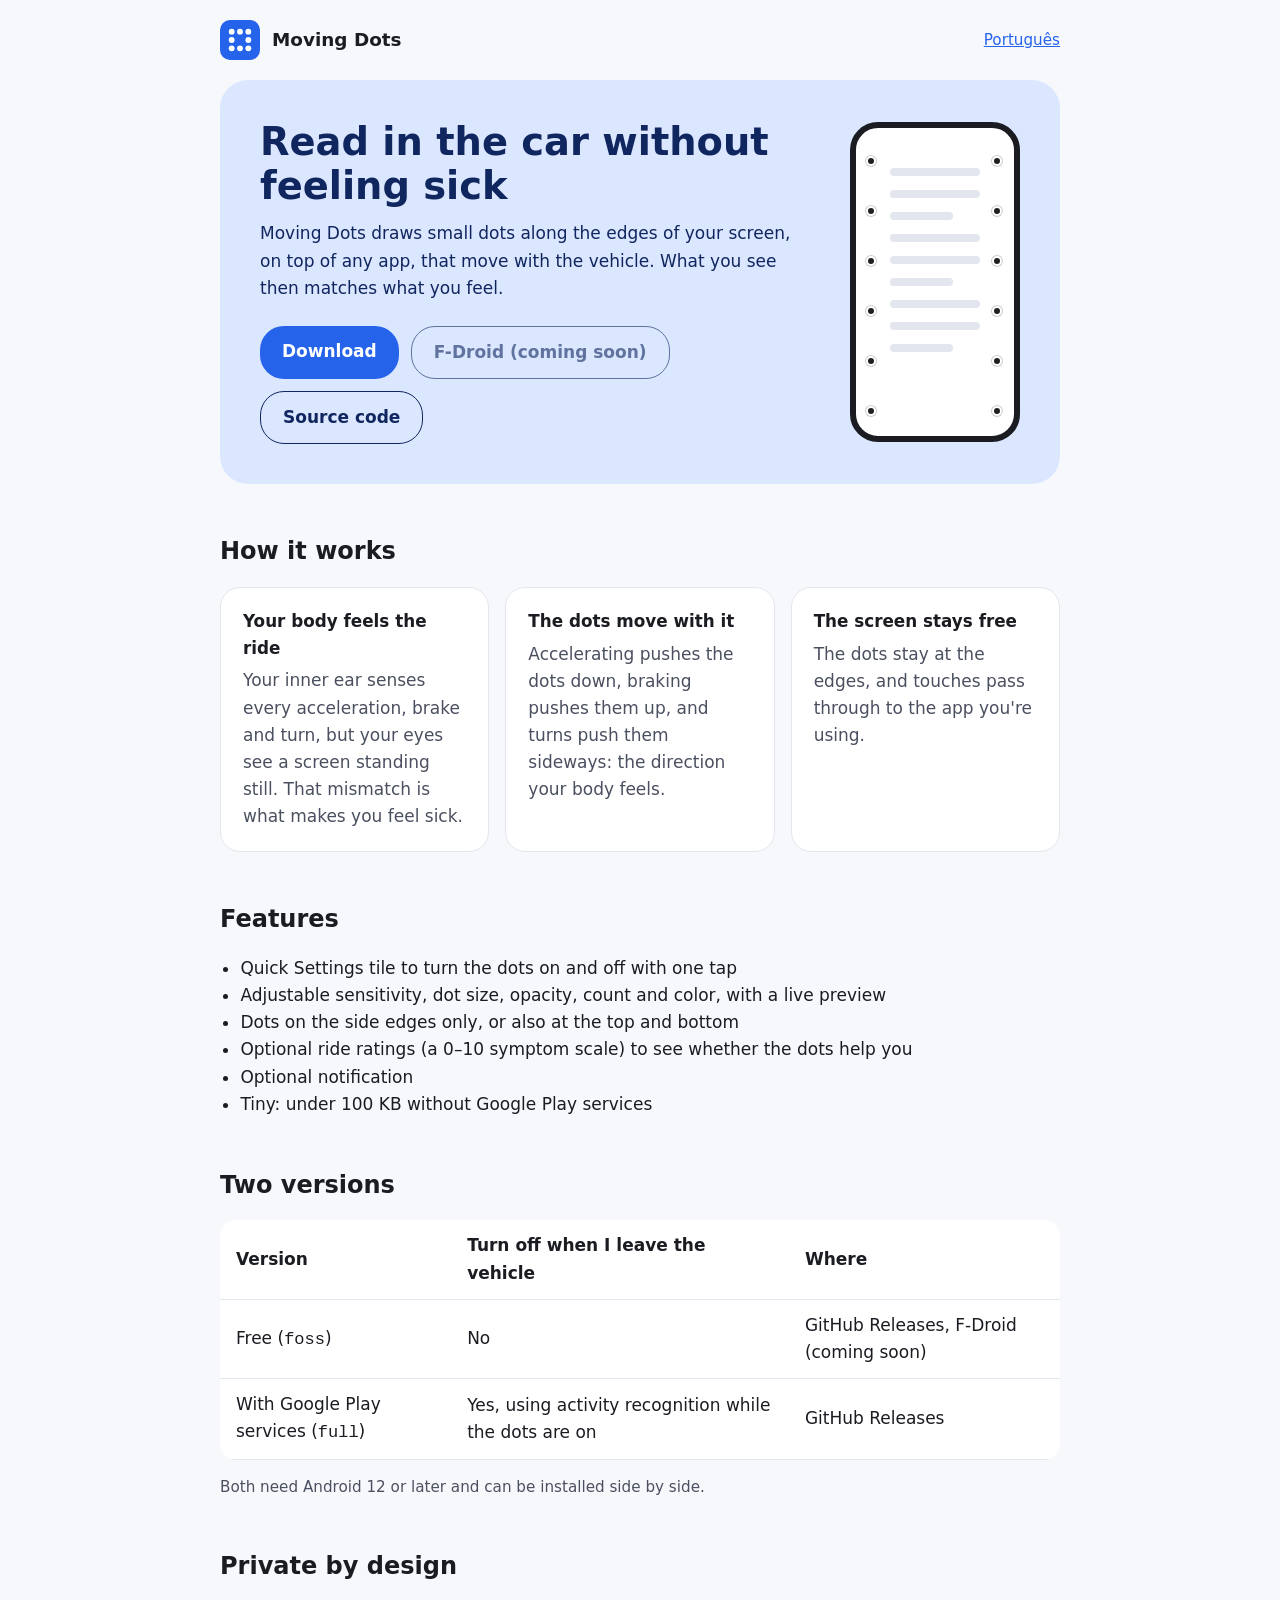
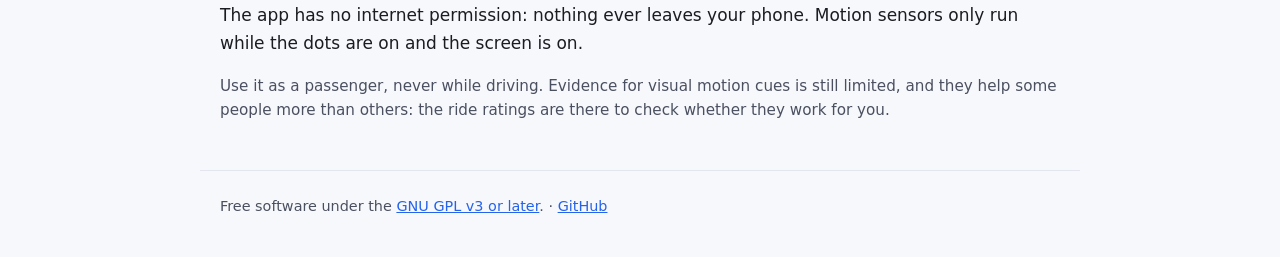
==== site/index.html @ 7b91a8c4 "Add the project homepage, published with GitHub Pages site/ holds a small static page in English and" ====
<!doctype html>
<html lang="en">
<head>
  <meta charset="utf-8">
  <meta name="viewport" content="width=device-width, initial-scale=1">
  <title>Moving Dots — vehicle motion cues for Android</title>
  <meta name="description" content="Dots at the edges of the screen that move with the car, to ease motion sickness while reading or watching in a vehicle.">
  <link rel="icon" href="icon.svg" type="image/svg+xml">
  <link rel="stylesheet" href="style.css">
</head>
<body>
<header>
  <a class="brand" href="./"><img src="icon.svg" alt="">Moving Dots</a>
  <a class="lang" href="pt/">Português</a>
</header>
<main>
  <div class="hero">
    <div>
      <h1>Read in the car without feeling sick</h1>
      <p>Moving Dots draws small dots along the edges of your screen, on top of any app, that move with the vehicle. What you see then matches what you feel.</p>
      <div class="buttons">
        <a class="button" href="https://github.com/jgobi/movingdots/releases/latest">Download</a>
        <span class="button secondary disabled">F-Droid (coming soon)</span>
        <a class="button secondary" href="https://github.com/jgobi/movingdots">Source code</a>
      </div>
    </div>
    <div class="phone" aria-hidden="true">
      <div class="lines"><span></span><span></span><span></span><span></span><span></span><span></span><span></span><span></span><span></span></div>
      <div class="dots"><i style="left:10px;top:28px"></i><i style="left:136px;top:28px"></i><i style="left:10px;top:78px"></i><i style="left:136px;top:78px"></i><i style="left:10px;top:128px"></i><i style="left:136px;top:128px"></i><i style="left:10px;top:178px"></i><i style="left:136px;top:178px"></i><i style="left:10px;top:228px"></i><i style="left:136px;top:228px"></i><i style="left:10px;top:278px"></i><i style="left:136px;top:278px"></i></div>
    </div>
  </div>

  <section>
    <h2>How it works</h2>
    <div class="cards">
      <div class="card"><h3>Your body feels the ride</h3><p>Your inner ear senses every acceleration, brake and turn, but your eyes see a screen standing still. That mismatch is what makes you feel sick.</p></div>
      <div class="card"><h3>The dots move with it</h3><p>Accelerating pushes the dots down, braking pushes them up, and turns push them sideways: the direction your body feels.</p></div>
      <div class="card"><h3>The screen stays free</h3><p>The dots stay at the edges, and touches pass through to the app you're using.</p></div>
    </div>
  </section>

  <section>
    <h2>Features</h2>
    <ul>
      <li>Quick Settings tile to turn the dots on and off with one tap</li>
      <li>Adjustable sensitivity, dot size, opacity, count and color, with a live preview</li>
      <li>Dots on the side edges only, or also at the top and bottom</li>
      <li>Optional ride ratings (a 0–10 symptom scale) to see whether the dots help you</li>
      <li>Optional notification</li>
      <li>Tiny: under 100 KB without Google Play services</li>
    </ul>
  </section>

  <section>
    <h2>Two versions</h2>
    <table>
      <tr><th>Version</th><th>Turn off when I leave the vehicle</th><th>Where</th></tr>
      <tr><td>Free (<code>foss</code>)</td><td>No</td><td>GitHub Releases, F-Droid (coming soon)</td></tr>
      <tr><td>With Google Play services (<code>full</code>)</td><td>Yes, using activity recognition while the dots are on</td><td>GitHub Releases</td></tr>
    </table>
    <p class="note">Both need Android 12 or later and can be installed side by side.</p>
  </section>

  <section>
    <h2>Private by design</h2>
    <p>The app has no internet permission: nothing ever leaves your phone. Motion sensors only run while the dots are on and the screen is on.</p>
    <p class="note">Use it as a passenger, never while driving. Evidence for visual motion cues is still limited, and they help some people more than others: the ride ratings are there to check whether they work for you.</p>
  </section>
</main>
<footer>
  Free software under the <a href="https://github.com/jgobi/movingdots/blob/main/LICENSE">GNU GPL v3 or later</a>. · <a href="https://github.com/jgobi/movingdots">GitHub</a>
</footer>
</body>
</html>
---- site/style.css ----
:root {
  --bg: #f7f8fc;
  --surface: #ffffff;
  --text: #1a1c22;
  --muted: #4b5060;
  --primary: #2563eb;
  --on-primary: #ffffff;
  --container: #dbe6ff;
  --on-container: #10265f;
  --border: #e3e6ef;
  color-scheme: light dark;
}
@media (prefers-color-scheme: dark) {
  :root {
    --bg: #111318;
    --surface: #1b1e25;
    --text: #e8eaf1;
    --muted: #b3b8c6;
    --primary: #9bb7ff;
    --on-primary: #0d1f4d;
    --container: #1f3a7a;
    --on-container: #dbe6ff;
    --border: #2a2e38;
  }
}
* { box-sizing: border-box; }
body {
  margin: 0;
  background: var(--bg);
  color: var(--text);
  font: 17px/1.6 system-ui, -apple-system, "Segoe UI", Roboto, sans-serif;
}
main, header, footer { max-width: 880px; margin: 0 auto; padding: 0 20px; }
a { color: var(--primary); }
header {
  display: flex; align-items: center; justify-content: space-between;
  padding-top: 20px; padding-bottom: 20px;
}
.brand { display: flex; align-items: center; gap: 12px; font-weight: 600; font-size: 1.15rem; color: var(--text); text-decoration: none; }
.brand img { width: 40px; height: 40px; }
.lang { font-size: .95rem; }

.hero {
  display: grid; grid-template-columns: 1fr auto; gap: 40px; align-items: center;
  background: var(--container); color: var(--on-container);
  border-radius: 28px; padding: 40px;
}
.hero h1 { font-size: 2.4rem; line-height: 1.15; margin: 0 0 12px; }
.hero p { margin: 0 0 24px; color: inherit; }
.buttons { display: flex; flex-wrap: wrap; gap: 12px; }
.button {
  display: inline-block; padding: 12px 22px; border-radius: 24px;
  background: var(--primary); color: var(--on-primary);
  font-weight: 600; text-decoration: none;
}
.button.secondary { background: transparent; color: var(--on-container); border: 1px solid currentColor; }
.button.disabled { opacity: .6; pointer-events: none; }

/* A phone with dots that sway like gentle accelerating and braking. */
.phone {
  position: relative; width: 170px; height: 320px; border-radius: 28px;
  background: var(--surface); border: 6px solid var(--text); overflow: hidden;
}
.phone .lines { position: absolute; inset: 40px 34px; display: grid; gap: 14px; align-content: start; }
.phone .lines span { height: 8px; border-radius: 4px; background: var(--border); }
.phone .lines span:nth-child(3n) { width: 70%; }
.dots { position: absolute; inset: 0; animation: sway 4s ease-in-out infinite; }
.dots i {
  position: absolute; width: 10px; height: 10px; border-radius: 50%;
  background: #202020; border: 2px solid #fff; box-shadow: 0 0 0 1px #0003;
}
@keyframes sway { 0%, 100% { transform: translateY(-14px); } 50% { transform: translateY(14px); } }
@media (prefers-reduced-motion: reduce) { .dots { animation: none; } }

section { margin: 48px 0; }
h2 { font-size: 1.5rem; margin: 0 0 16px; }
.cards { display: grid; grid-template-columns: repeat(auto-fit, minmax(240px, 1fr)); gap: 16px; }
.card { background: var(--surface); border: 1px solid var(--border); border-radius: 20px; padding: 20px 22px; }
.card h3 { margin: 0 0 6px; font-size: 1.05rem; }
.card p { margin: 0; color: var(--muted); }
ul { padding-left: 1.2em; }
table { width: 100%; border-collapse: collapse; background: var(--surface); border-radius: 16px; overflow: hidden; }
th, td { text-align: left; padding: 12px 16px; border-bottom: 1px solid var(--border); }
th { font-weight: 600; }
.note { color: var(--muted); font-size: .95rem; }
footer { padding-top: 24px; padding-bottom: 40px; border-top: 1px solid var(--border); color: var(--muted); font-size: .9rem; }

@media (max-width: 640px) {
  .hero { grid-template-columns: 1fr; padding: 28px; }
  .hero h1 { font-size: 1.9rem; }
  .phone { margin: 0 auto; }
}
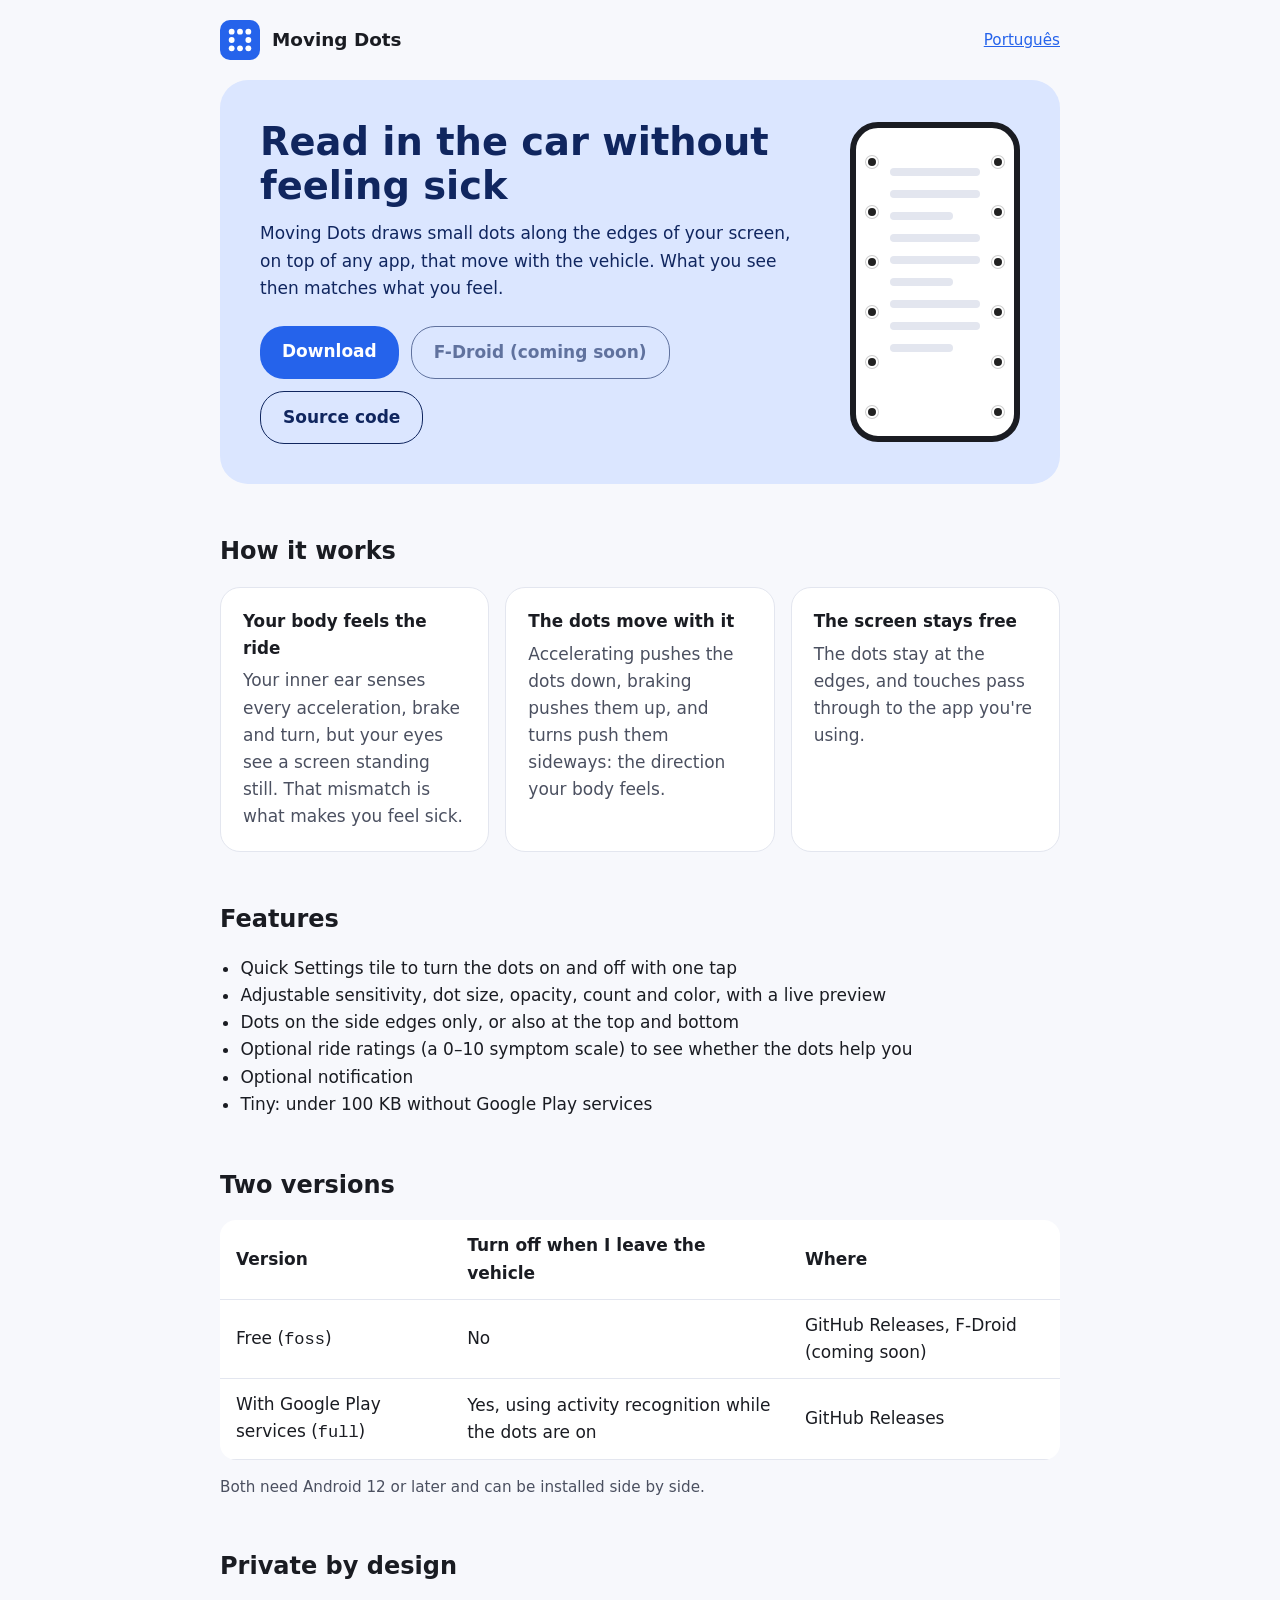
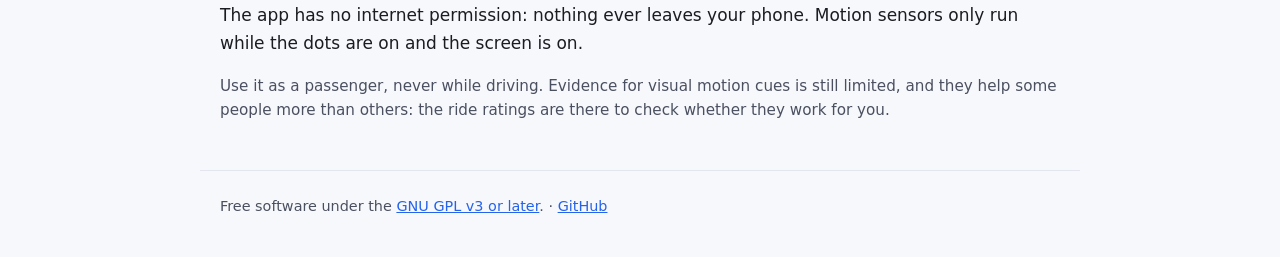
==== commit 14daa140: "Site: stack the versions table on phones, slightly larger dots On narrow screens the three-column ta" ====
--- a/site/index.html
+++ b/site/index.html
@@ -55,8 +55,8 @@
     <h2>Two versions</h2>
     <table>
       <tr><th>Version</th><th>Turn off when I leave the vehicle</th><th>Where</th></tr>
-      <tr><td>Free (<code>foss</code>)</td><td>No</td><td>GitHub Releases, F-Droid (coming soon)</td></tr>
-      <tr><td>With Google Play services (<code>full</code>)</td><td>Yes, using activity recognition while the dots are on</td><td>GitHub Releases</td></tr>
+      <tr><td data-label="Version">Free (<code>foss</code>)</td><td data-label="Turn off when I leave the vehicle">No</td><td data-label="Where">GitHub Releases, F-Droid (coming soon)</td></tr>
+      <tr><td data-label="Version">With Google Play services (<code>full</code>)</td><td data-label="Turn off when I leave the vehicle">Yes, using activity recognition while the dots are on</td><td data-label="Where">GitHub Releases</td></tr>
     </table>
     <p class="note">Both need Android 12 or later and can be installed side by side.</p>
   </section>
--- a/site/style.css
+++ b/site/style.css
@@ -66,7 +66,7 @@
 .phone .lines span:nth-child(3n) { width: 70%; }
 .dots { position: absolute; inset: 0; animation: sway 4s ease-in-out infinite; }
 .dots i {
-  position: absolute; width: 10px; height: 10px; border-radius: 50%;
+  position: absolute; width: 12px; height: 12px; border-radius: 50%;
   background: #202020; border: 2px solid #fff; box-shadow: 0 0 0 1px #0003;
 }
 @keyframes sway { 0%, 100% { transform: translateY(-14px); } 50% { transform: translateY(14px); } }
@@ -89,4 +89,11 @@
   .hero { grid-template-columns: 1fr; padding: 28px; }
   .hero h1 { font-size: 1.9rem; }
   .phone { margin: 0 auto; }
+  /* The versions table becomes one labelled block per version. */
+  table, tbody, tr, td { display: block; }
+  tr:first-child { display: none; }
+  tr { padding: 12px 16px; border-bottom: 1px solid var(--border); }
+  tr:last-child { border-bottom: none; }
+  td { border: none; padding: 4px 0; }
+  td::before { content: attr(data-label); display: block; font-size: .85rem; color: var(--muted); }
 }
